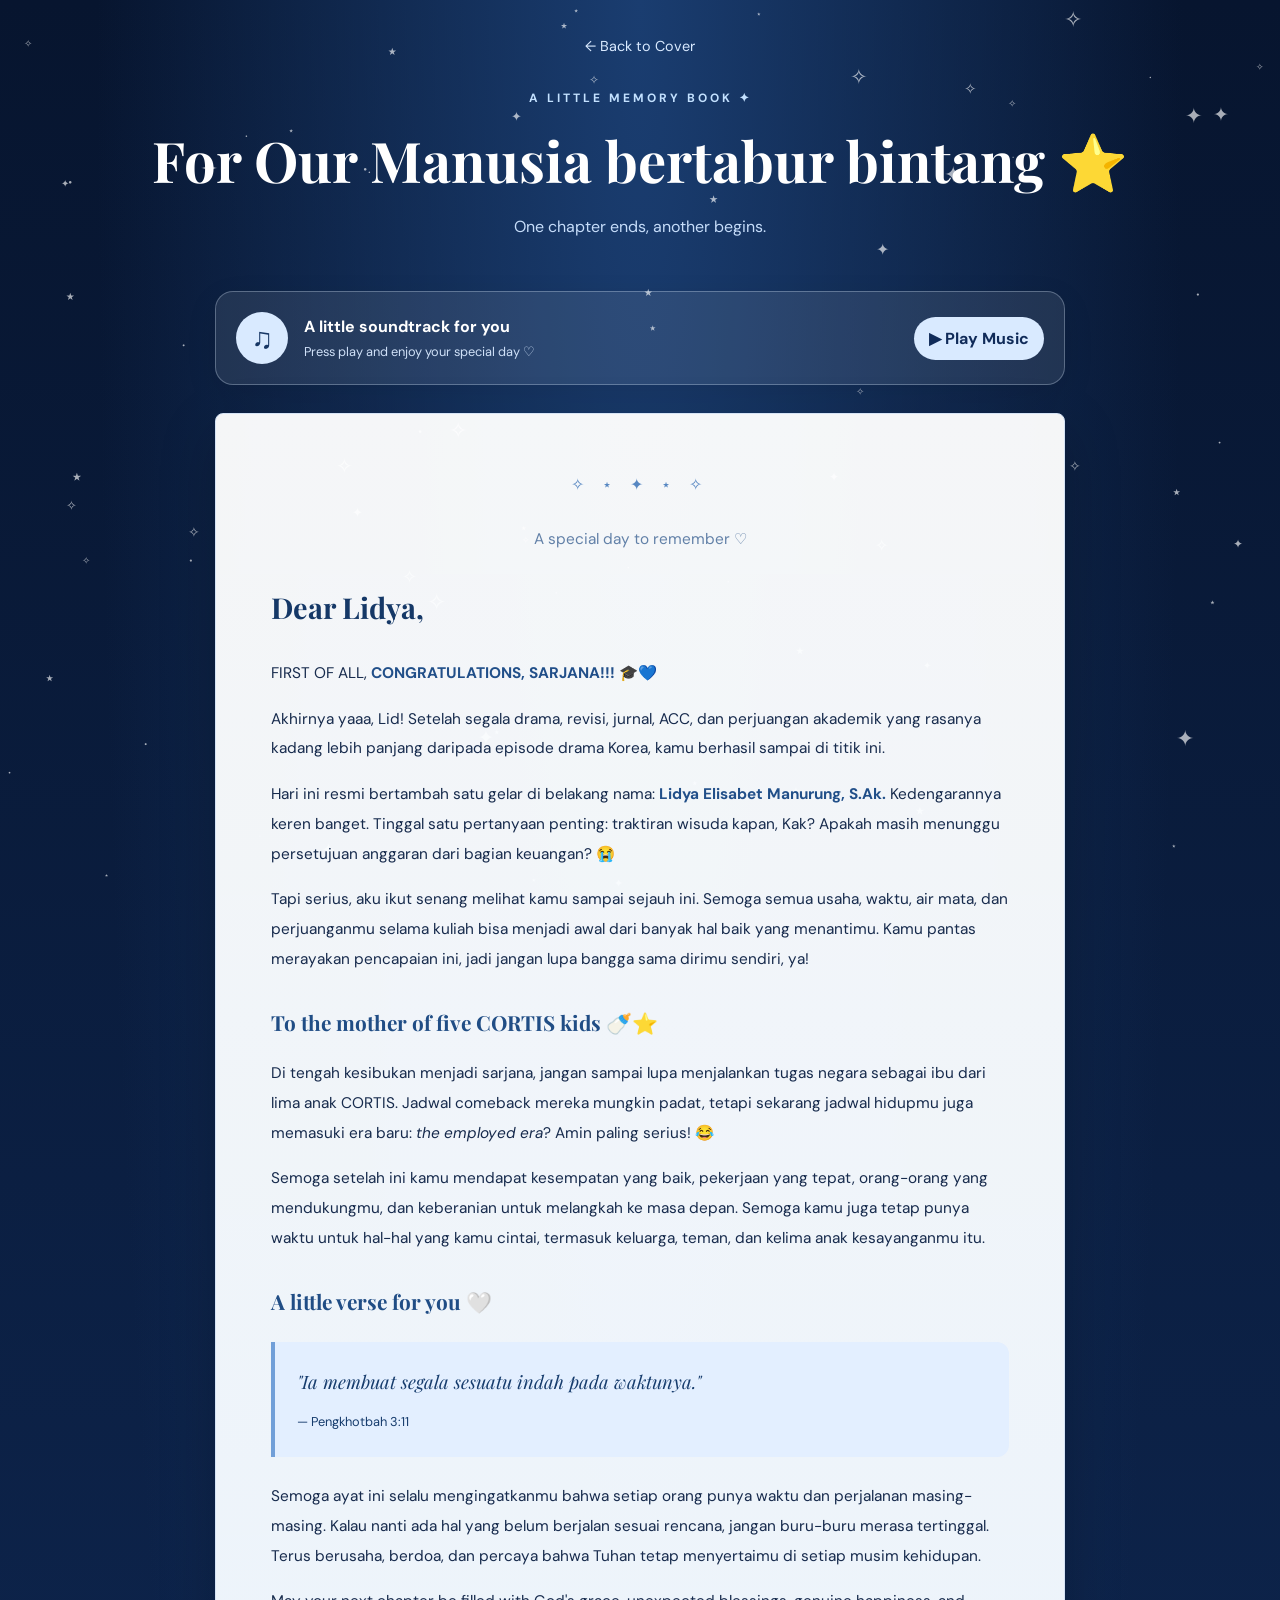
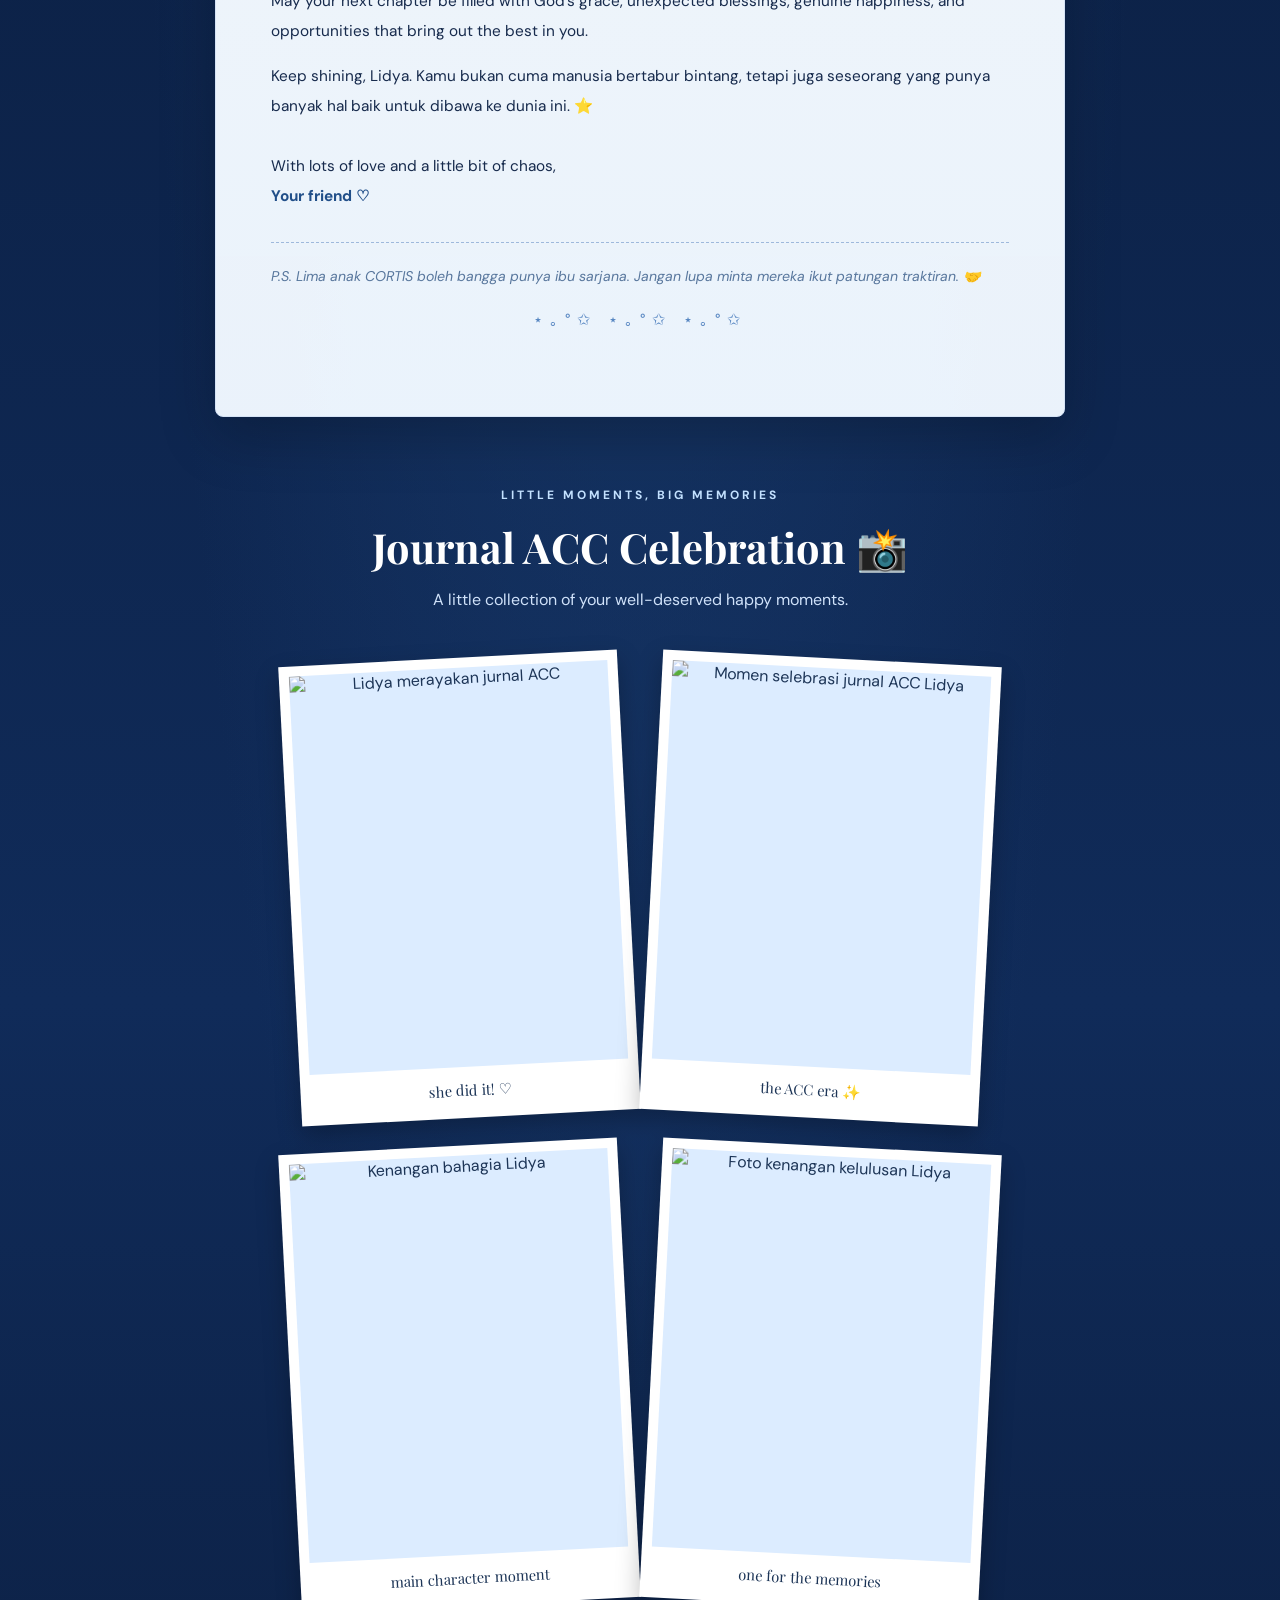
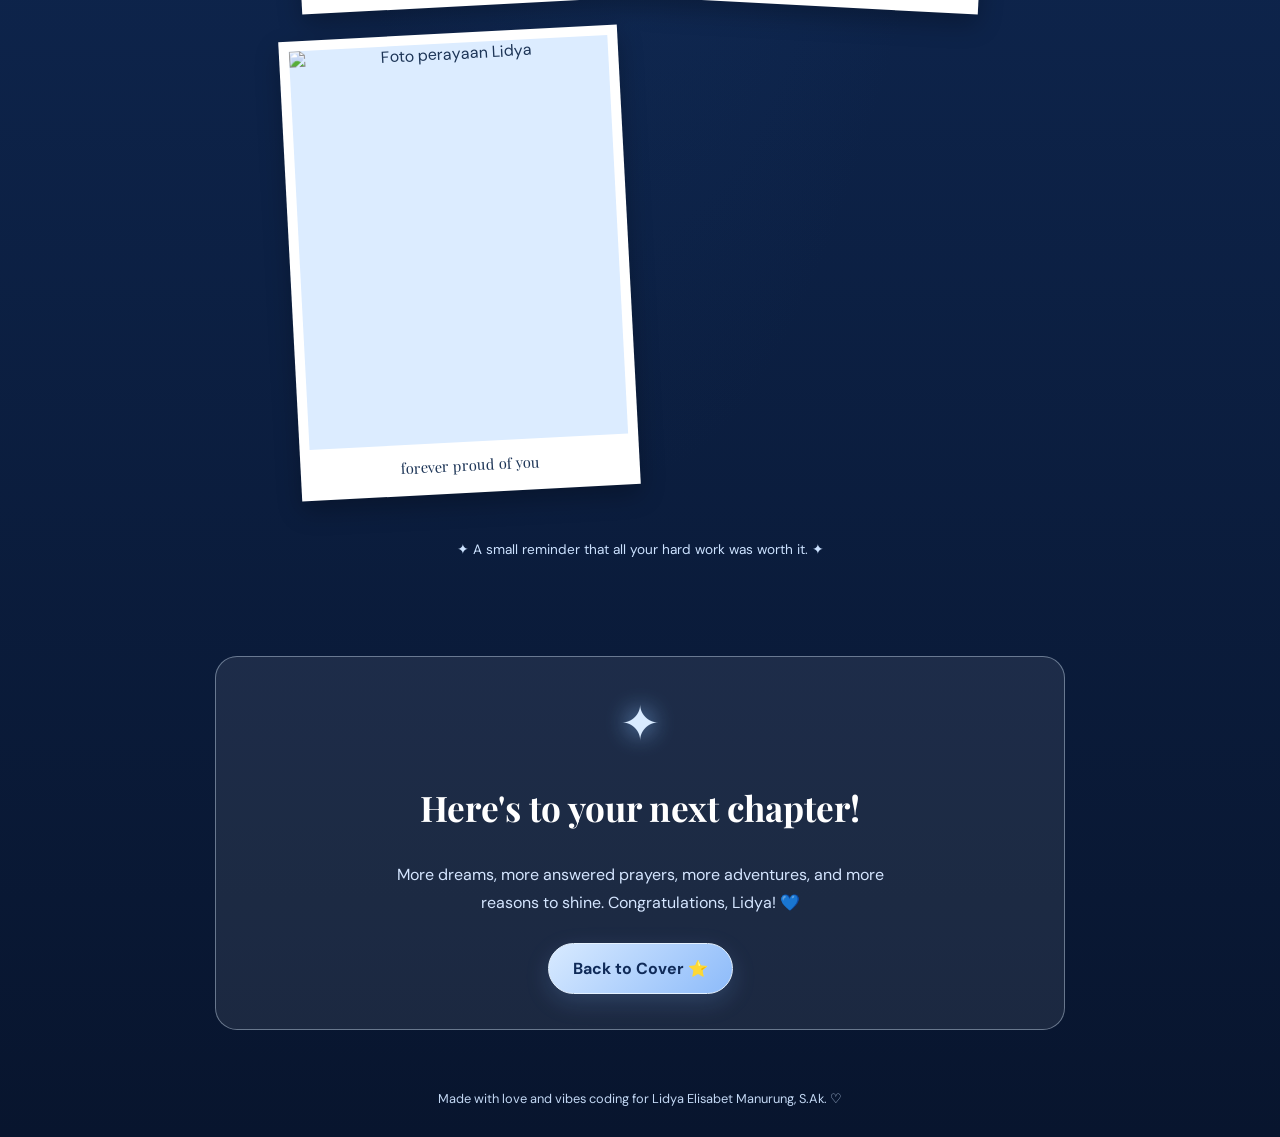
==== letter.html @ f654beba "edit letter" ====
<!DOCTYPE html>
<html lang="id">
<head>
  <meta charset="UTF-8">
  <meta name="viewport" content="width=device-width, initial-scale=1.0">
  <title>A Letter for Lidya 💌</title>
  <link rel="stylesheet" href="style.css">
  <script src="script.js" defer></script>
</head>
<body class="letter-page" data-page="letter">

  <div class="star-field" id="starField"></div>

  <header class="letter-header">
    <a href="index.html" class="back-link">← Back to Cover</a>
    <p class="eyebrow">A LITTLE MEMORY BOOK ✦</p>
    <h1>For Our Manusia bertabur bintang ⭐</h1>
    <p class="subtitle">One chapter ends, another begins.</p>
  </header>

  <main class="letter-content">

    <!-- MUSIC PLAYER -->
    <section class="music-card">
      <div class="music-icon">♫</div>

      <div class="music-info">
        <h2>A little soundtrack for you</h2>
        <p>Press play and enjoy your special day ♡</p>
      </div>

      <button id="musicButton" class="music-button" type="button">
        ▶ Play Music
      </button>

      <audio id="backgroundMusic" loop>
        <source src="music/lagu.mp3" type="audio/mpeg">
        Browser kamu tidak mendukung audio.
      </audio>
    </section>

    <!-- LETTER -->
    <section class="letter-paper">
      <div class="paper-decoration">✧ ⋆ ✦ ⋆ ✧</div>

      <p class="letter-date">A special day to remember ♡</p>

      <h2>Dear Lidya,</h2>

      <p>
        FIRST OF ALL, <strong>CONGRATULATIONS, SARJANA!!!</strong> 🎓💙
      </p>

      <p>
        Akhirnya yaaa, Lid! Setelah segala drama, revisi, jurnal,
        ACC, dan perjuangan akademik yang rasanya kadang lebih panjang
        daripada episode drama Korea, kamu berhasil sampai di titik ini.
      </p>

      <p>
        Hari ini resmi bertambah satu gelar di belakang nama:
        <strong>Lidya Elisabet Manurung, S.Ak.</strong>
        Kedengarannya keren banget. Tinggal satu pertanyaan penting:
        traktiran wisuda kapan, Kak? Apakah masih menunggu persetujuan
        anggaran dari bagian keuangan? 😭
      </p>

      <p>
        Tapi serius, aku ikut senang melihat kamu sampai sejauh ini.
        Semoga semua usaha, waktu, air mata, dan perjuanganmu selama
        kuliah bisa menjadi awal dari banyak hal baik yang menantimu.
        Kamu pantas merayakan pencapaian ini, jadi jangan lupa bangga
        sama dirimu sendiri, ya!
      </p>

      <h3>To the mother of five CORTIS kids 🍼⭐</h3>

      <p>
        Di tengah kesibukan menjadi sarjana, jangan sampai lupa
        menjalankan tugas negara sebagai ibu dari lima anak CORTIS.
        Jadwal comeback mereka mungkin padat, tetapi sekarang jadwal
        hidupmu juga memasuki era baru: <em>the employed era</em>?
        Amin paling serius! 😂
      </p>

      <p>
        Semoga setelah ini kamu mendapat kesempatan yang baik,
        pekerjaan yang tepat, orang-orang yang mendukungmu, dan
        keberanian untuk melangkah ke masa depan. Semoga kamu juga
        tetap punya waktu untuk hal-hal yang kamu cintai, termasuk
        keluarga, teman, dan kelima anak kesayanganmu itu.
      </p>

      <h3>A little verse for you 🤍</h3>

      <blockquote>
        "Ia membuat segala sesuatu indah pada waktunya."
        <span>— Pengkhotbah 3:11</span>
      </blockquote>

      <p>
        Semoga ayat ini selalu mengingatkanmu bahwa setiap orang
        punya waktu dan perjalanan masing-masing. Kalau nanti ada
        hal yang belum berjalan sesuai rencana, jangan buru-buru
        merasa tertinggal. Terus berusaha, berdoa, dan percaya bahwa
        Tuhan tetap menyertaimu di setiap musim kehidupan.
      </p>

      <p>
        May your next chapter be filled with God's grace, unexpected
        blessings, genuine happiness, and opportunities that bring
        out the best in you.
      </p>

      <p>
        Keep shining, Lidya. Kamu bukan cuma manusia bertabur bintang,
        tetapi juga seseorang yang punya banyak hal baik untuk dibawa
        ke dunia ini. ⭐
      </p>

      <p class="letter-closing">
        With lots of love and a little bit of chaos,<br>
        <strong>Your friend ♡</strong>
      </p>

      <p class="postscript">
        P.S. Lima anak CORTIS boleh bangga punya ibu sarjana.
        Jangan lupa minta mereka ikut patungan traktiran. 🤝
      </p>

      <div class="paper-decoration">⋆｡°✩ ⋆｡°✩ ⋆｡°✩</div>
    </section>

    <!-- PHOTO SCRAPBOOK -->
    <section class="gallery-section">
      <p class="eyebrow">LITTLE MOMENTS, BIG MEMORIES</p>
      <h2>Journal ACC Celebration 📸</h2>
      <p class="section-description">
        A little collection of your well-deserved happy moments.
      </p>

      <div class="photo-grid">
        <figure class="polaroid tilt-left">
          <img src="img/lidya1.jpeg" alt="Lidya merayakan jurnal ACC" loading="lazy">
          <figcaption>she did it! ♡</figcaption>
        </figure>

        <figure class="polaroid tilt-right">
          <img src="img/lidya2.jpeg" alt="Momen selebrasi jurnal ACC Lidya" loading="lazy">
          <figcaption>the ACC era ✨</figcaption>
        </figure>

        <figure class="polaroid tilt-left">
          <img src="img/lidya3.jpeg" alt="Kenangan bahagia Lidya" loading="lazy">
          <figcaption>main character moment</figcaption>
        </figure>

        <figure class="polaroid tilt-right">
          <img src="img/lidya4.jpeg" alt="Foto kenangan kelulusan Lidya" loading="lazy">
          <figcaption>one for the memories</figcaption>
        </figure>

        <figure class="polaroid tilt-left">
          <img src="img/lidya5.jpeg" alt="Foto perayaan Lidya" loading="lazy">
          <figcaption>forever proud of you</figcaption>
        </figure>
      </div>

      <p class="gallery-note">
        ✦ A small reminder that all your hard work was worth it. ✦
      </p>
    </section>

    <section class="ending-card">
      <div class="ending-star">✦</div>
      <h2>Here's to your next chapter!</h2>
      <p>
        More dreams, more answered prayers, more adventures,
        and more reasons to shine. Congratulations, Lidya! 💙
      </p>
      <a href="index.html" class="open-button">Back to Cover ⭐</a>
    </section>

  </main>

  <footer class="site-footer">
    Made with love and vibes coding for Lidya Elisabet Manurung, S.Ak. ♡
  </footer>

</body>
</html>
---- style.css ----
@import url('https://fonts.googleapis.com/css2?family=DM+Sans:wght@400;500;600;700&family=Playfair+Display:wght@500;600;700&display=swap');

:root {
  --navy: #07152f;
  --deep-blue: #102b59;
  --blue: #477ac1;
  --sky: #c6e1ff;
  --ice: #edf6ff;
  --silver: #dbe7f6;
  --white: #ffffff;
  --text: #172b4d;
}

* {
  box-sizing: border-box;
}

html {
  scroll-behavior: smooth;
}

body {
  margin: 0;
  font-family: 'DM Sans', sans-serif;
  color: var(--text);
  background: var(--navy);
  min-height: 100vh;
}

a {
  color: inherit;
  text-decoration: none;
}

button {
  font: inherit;
}

/* STAR BACKGROUND */

.star-field {
  position: fixed;
  inset: 0;
  overflow: hidden;
  pointer-events: none;
  z-index: 0;
}

.star {
  position: absolute;
  color: white;
  opacity: 0.65;
  animation: twinkle 2.5s ease-in-out infinite alternate;
}

@keyframes twinkle {
  from {
    opacity: 0.25;
    transform: scale(0.75) rotate(0deg);
  }

  to {
    opacity: 1;
    transform: scale(1.2) rotate(25deg);
  }
}

/* COVER PAGE */

.cover-page {
  background:
    radial-gradient(ellipse at top, #234b85 0%, transparent 55%),
    linear-gradient(145deg, #07152f, #102c59 55%, #193d70);
  color: white;
}

.cover-container {
  position: relative;
  z-index: 1;
  min-height: 100vh;
  padding: 30px 18px;
  display: flex;
  align-items: center;
  justify-content: center;
}

.cover-card {
  position: relative;
  width: 100%;
  max-width: 580px;
  padding: 46px 28px 35px;
  text-align: center;
  border: 1px solid rgba(226, 240, 255, 0.7);
  border-radius: 28px;
  background: rgba(14, 35, 72, 0.82);
  box-shadow: 0 0 55px rgba(125, 182, 255, 0.17);
  backdrop-filter: blur(12px);
}

.eyebrow {
  margin: 0 0 16px;
  color: #c3e1ff;
  font-size: 0.75rem;
  font-weight: 700;
  letter-spacing: 3px;
}

.big-star {
  margin: 18px 0;
  color: #e4f2ff;
  font-size: 70px;
  text-shadow: 0 0 28px #92c8ff;
  animation: starFloat 3s ease-in-out infinite;
}

@keyframes starFloat {
  0%, 100% {
    transform: translateY(0);
  }

  50% {
    transform: translateY(-8px);
  }
}

.cover-small {
  margin: 0;
  color: #c5dcfa;
  font-size: 0.8rem;
  letter-spacing: 3px;
}

.cover-card h1 {
  margin: 12px 0;
  color: white;
  font-family: 'Playfair Display', serif;
  font-size: clamp(2.6rem, 9vw, 4.4rem);
  line-height: 1.15;
}

.cover-line {
  width: 90px;
  height: 2px;
  margin: 22px auto;
  background: linear-gradient(90deg, transparent, #c6e1ff, transparent);
}

.cover-card h2 {
  margin: 0;
  font-size: clamp(1.1rem, 4vw, 1.6rem);
}


.name-degree {
  display: flex;
  justify-content: center;
  align-items: baseline;
  gap: 10px;
  flex-wrap: wrap;
}

.name-degree h2 {
  margin: 0;
  font-size: clamp(1rem, 3.5vw, 1.5rem);
}

.name-degree .degree {
  margin: 0;
  font-family: 'Playfair Display', serif;
  font-size: 1.25rem;
  font-weight: 700;
  font-style: italic;
  letter-spacing: 1px;
  color: #d9eaff;
  text-shadow: 0 0 10px rgba(174, 213, 255, 0.8);
  white-space: nowrap;
}

.cover-message {
  color: #e3edff;
  line-height: 1.9;
}

.star-row {
  margin: 25px 0;
  color: #d2e7ff;
  letter-spacing: 4px;
}

.cover-joke {
  margin: 0 0 28px;
  color: #d6e6ff;
  font-size: 0.88rem;
  line-height: 1.8;
}

.open-button {
  display: inline-block;
  padding: 14px 24px;
  border: 1px solid #e5f2ff;
  border-radius: 999px;
  background: linear-gradient(135deg, #d8eaff, #8dbbfa);
  color: #102b59;
  font-weight: 700;
  box-shadow: 0 8px 25px rgba(133, 185, 255, 0.18);
  transition: transform 0.25s, box-shadow 0.25s;
}

.open-button:hover {
  transform: translateY(-3px);
  box-shadow: 0 12px 30px rgba(133, 185, 255, 0.35);
}

.cover-footer {
  margin: 28px 0 0;
  color: #b7cde9;
  font-size: 0.75rem;
  letter-spacing: 1px;
}

/* LETTER PAGE */

.letter-page {
  background:
    radial-gradient(ellipse at top, #1a3d70, transparent 60%),
    linear-gradient(180deg, #07152f, #102b59 60%, #08152e);
}

.letter-header {
  position: relative;
  z-index: 1;
  padding: 35px 18px 15px;
  text-align: center;
  color: white;
}

.back-link {
  display: inline-block;
  margin-bottom: 35px;
  color: #d9eaff;
  font-size: 0.9rem;
}

.back-link:hover {
  text-decoration: underline;
}

.letter-header h1 {
  margin: 0;
  font-family: 'Playfair Display', serif;
  font-size: clamp(2rem, 7vw, 3.5rem);
}

.subtitle {
  color: #c6ddfa;
  line-height: 1.7;
}

.letter-content {
  position: relative;
  z-index: 1;
  width: min(100% - 32px, 850px);
  margin: 20px auto 60px;
}

/* MUSIC PLAYER */

.music-card {
  display: flex;
  align-items: center;
  gap: 16px;
  margin-bottom: 28px;
  padding: 20px;
  border: 1px solid rgba(221, 237, 255, 0.3);
  border-radius: 18px;
  background: rgba(255, 255, 255, 0.09);
  color: white;
  box-shadow: 0 10px 30px rgba(0, 0, 0, 0.1);
}

.music-icon {
  display: flex;
  flex-shrink: 0;
  align-items: center;
  justify-content: center;
  width: 52px;
  height: 52px;
  border-radius: 50%;
  background: #d9eaff;
  color: #173765;
  font-size: 1.8rem;
}

.music-info {
  flex: 1;
  min-width: 0;
}

.music-info h2 {
  margin: 0 0 5px;
  font-size: 1rem;
}

.music-info p {
  margin: 0;
  color: #d0e1f8;
  font-size: 0.8rem;
  line-height: 1.5;
}

.music-button {
  flex-shrink: 0;
  padding: 11px 15px;
  border: 0;
  border-radius: 999px;
  background: #d9eaff;
  color: #102b59;
  font-weight: 700;
  cursor: pointer;
  transition: transform 0.2s, background 0.2s;
}

.music-button:hover {
  transform: scale(1.04);
  background: white;
}

/* LETTER PAPER */

.letter-paper {
  padding: clamp(25px, 6vw, 55px);
  border: 1px solid #d5e3f5;
  border-radius: 8px;
  background:
    linear-gradient(rgba(255, 255, 255, 0.96), rgba(239, 247, 255, 0.98));
  box-shadow: 0 20px 55px rgba(0, 0, 0, 0.22);
  line-height: 1.95;
}

.paper-decoration {
  margin: 0 0 25px;
  color: #5787c2;
  text-align: center;
  letter-spacing: 7px;
}

.letter-date {
  color: #6281a8;
  font-size: 0.8rem;
  text-align: center;
}

.letter-paper h2 {
  color: #153867;
  font-family: 'Playfair Display', serif;
  font-size: 1.8rem;
}

.letter-paper h3 {
  margin-top: 32px;
  color: #204d85;
  font-family: 'Playfair Display', serif;
  font-size: 1.3rem;
  line-height: 1.5;
}

.letter-paper p {
  font-size: 0.96rem;
}

.letter-paper strong {
  color: #214f89;
}

.letter-paper blockquote {
  margin: 25px 0;
  padding: 22px;
  border-left: 4px solid #719fd8;
  border-radius: 0 12px 12px 0;
  background: #e3efff;
  color: #163c6d;
  font-family: 'Playfair Display', serif;
  font-size: 1.15rem;
  font-style: italic;
}

.letter-paper blockquote span {
  display: block;
  margin-top: 10px;
  font-family: 'DM Sans', sans-serif;
  font-size: 0.8rem;
  font-style: normal;
}

.letter-closing {
  margin-top: 30px;
}

.postscript {
  margin-top: 30px;
  padding-top: 20px;
  border-top: 1px dashed #9eb9dc;
  color: #58779d;
  font-size: 0.88rem !important;
  font-style: italic;
}

/* PHOTO SCRAPBOOK */

.gallery-section {
  padding: 70px 0 35px;
  text-align: center;
  color: white;
}

.gallery-section h2 {
  margin: 0;
  font-family: 'Playfair Display', serif;
  font-size: clamp(1.8rem, 6vw, 2.6rem);
}

.section-description {
  margin: 12px 0 35px;
  color: #d0e2fa;
  line-height: 1.7;
}

.photo-grid {
  display: grid;
  grid-template-columns: repeat(2, minmax(0, 1fr));
  align-items: start;
  gap: 28px 22px;
  max-width: 720px;
  margin: 0 auto;
  padding: 10px;
}

.polaroid {
  margin: 0;
  padding: 10px 10px 18px;
  background: #fff;
  color: #1d3557;
  box-shadow: 0 10px 25px rgba(0, 0, 0, 0.25);
  transition: transform 0.25s;
}

.polaroid:hover {
  z-index: 2;
  transform: rotate(0deg) scale(1.04);
}

.tilt-left {
  transform: rotate(-3deg);
}

.tilt-right {
  transform: rotate(3deg);
}

.polaroid img {
  display: block;
  width: 100%;
  aspect-ratio: 4 / 5;
  object-fit: cover;
  background: #dcecff;
}

.polaroid figcaption {
  padding-top: 13px;
  font-family: 'Playfair Display', serif;
  font-size: 0.92rem;
}

.gallery-note {
  margin-top: 35px;
  color: #cce2ff;
  font-size: 0.85rem;
  line-height: 1.8;
}

/* ENDING */

.ending-card {
  margin-top: 45px;
  padding: 35px 24px;
  border: 1px solid rgba(220, 238, 255, 0.4);
  border-radius: 22px;
  background: rgba(255, 255, 255, 0.08);
  color: white;
  text-align: center;
}

.ending-star {
  color: #d8eaff;
  font-size: 3rem;
  text-shadow: 0 0 25px #8cbfff;
}

.ending-card h2 {
  font-family: 'Playfair Display', serif;
  font-size: clamp(1.6rem, 5vw, 2.2rem);
}

.ending-card p {
  max-width: 530px;
  margin: 0 auto 25px;
  color: #d5e6ff;
  line-height: 1.8;
}

.site-footer {
  position: relative;
  z-index: 1;
  padding: 0 20px 30px;
  color: #c3d8f4;
  font-size: 0.8rem;
  text-align: center;
}

/* RESPONSIVE */

@media (max-width: 560px) {
  .cover-card {
    padding: 35px 20px 28px;
  }

  .music-card {
    flex-wrap: wrap;
  }

  .music-info {
    flex-basis: calc(100% - 75px);
  }

  .music-button {
    width: 100%;
  }

  .photo-grid {
    gap: 20px 13px;
    padding: 5px;
  }

  .polaroid {
    padding: 7px 7px 13px;
  }

  .polaroid figcaption {
    font-size: 0.78rem;
  }

  .letter-paper p {
    font-size: 0.91rem;
  }
}

@media (prefers-reduced-motion: reduce) {
  *,
  *::before,
  *::after {
    scroll-behavior: auto !important;
    animation-duration: 0.01ms !important;
    animation-iteration-count: 1 !important;
    transition-duration: 0.01ms !important;
  }
}
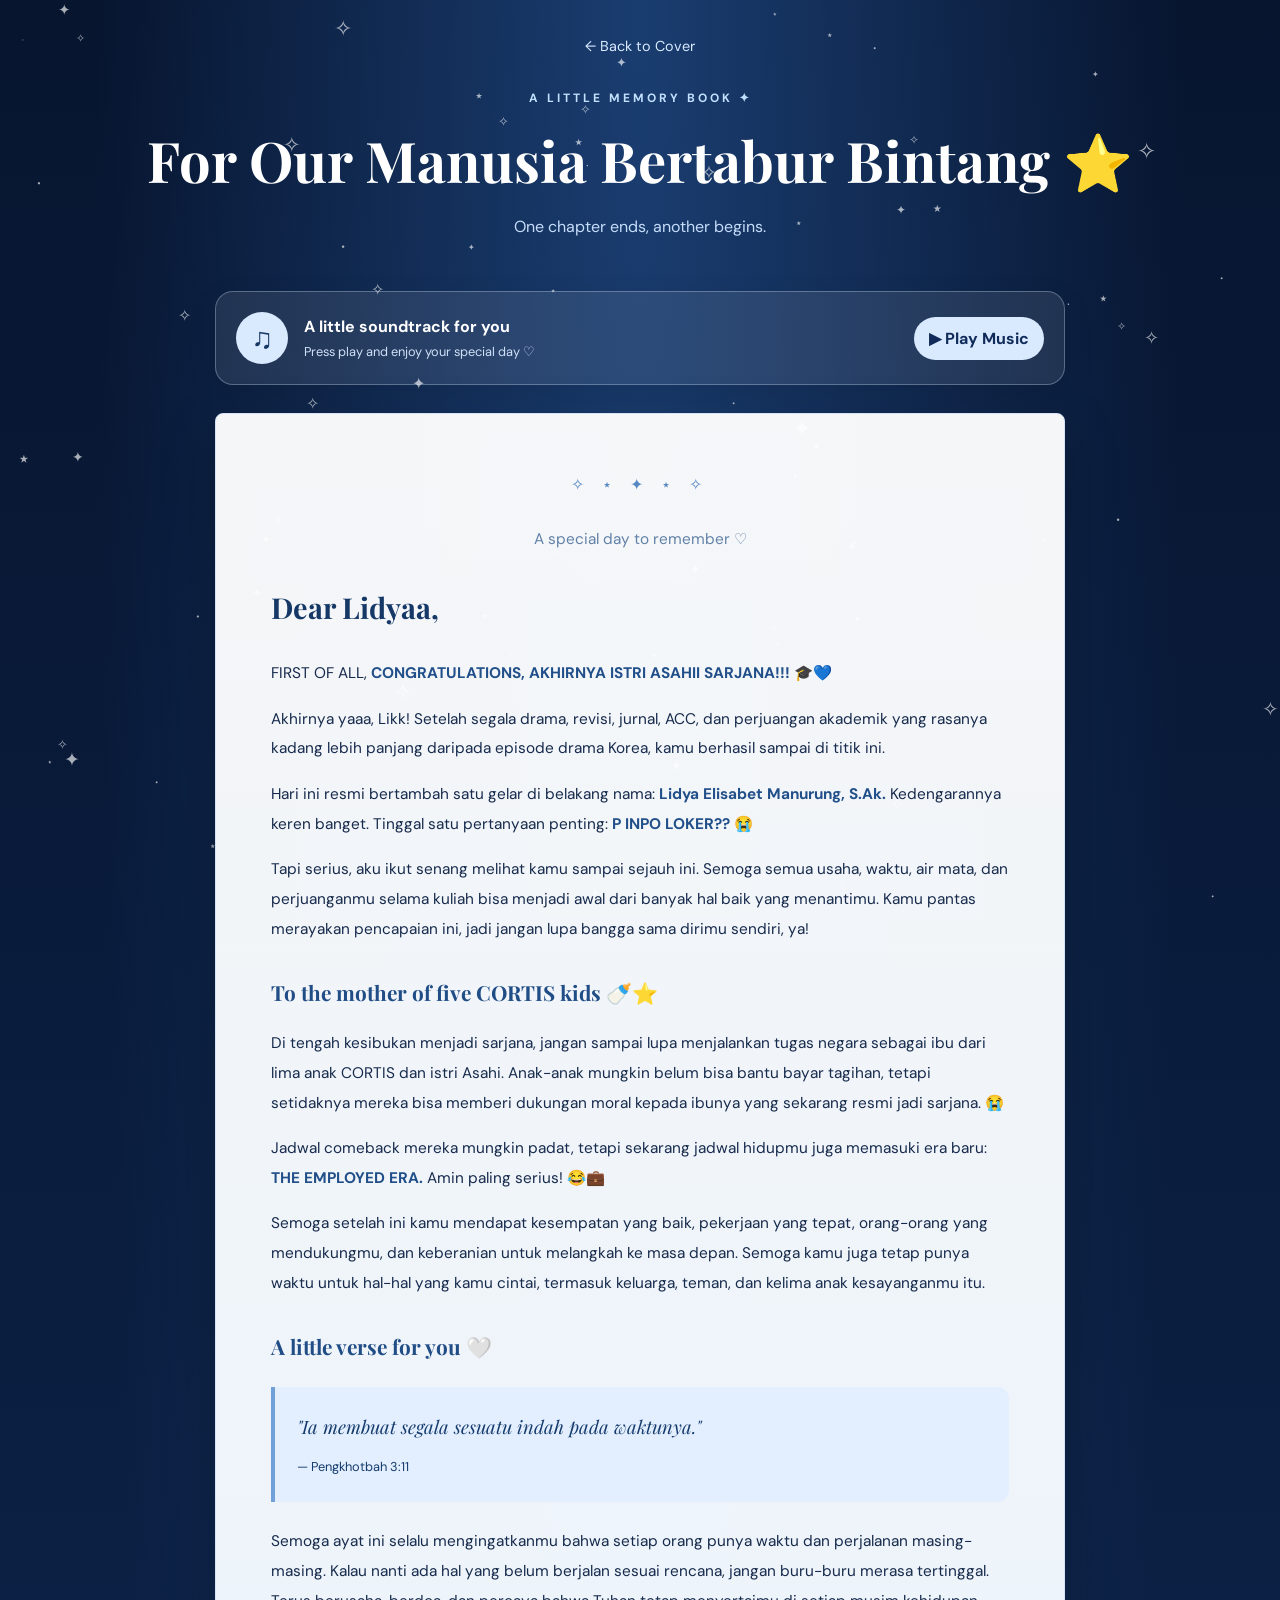
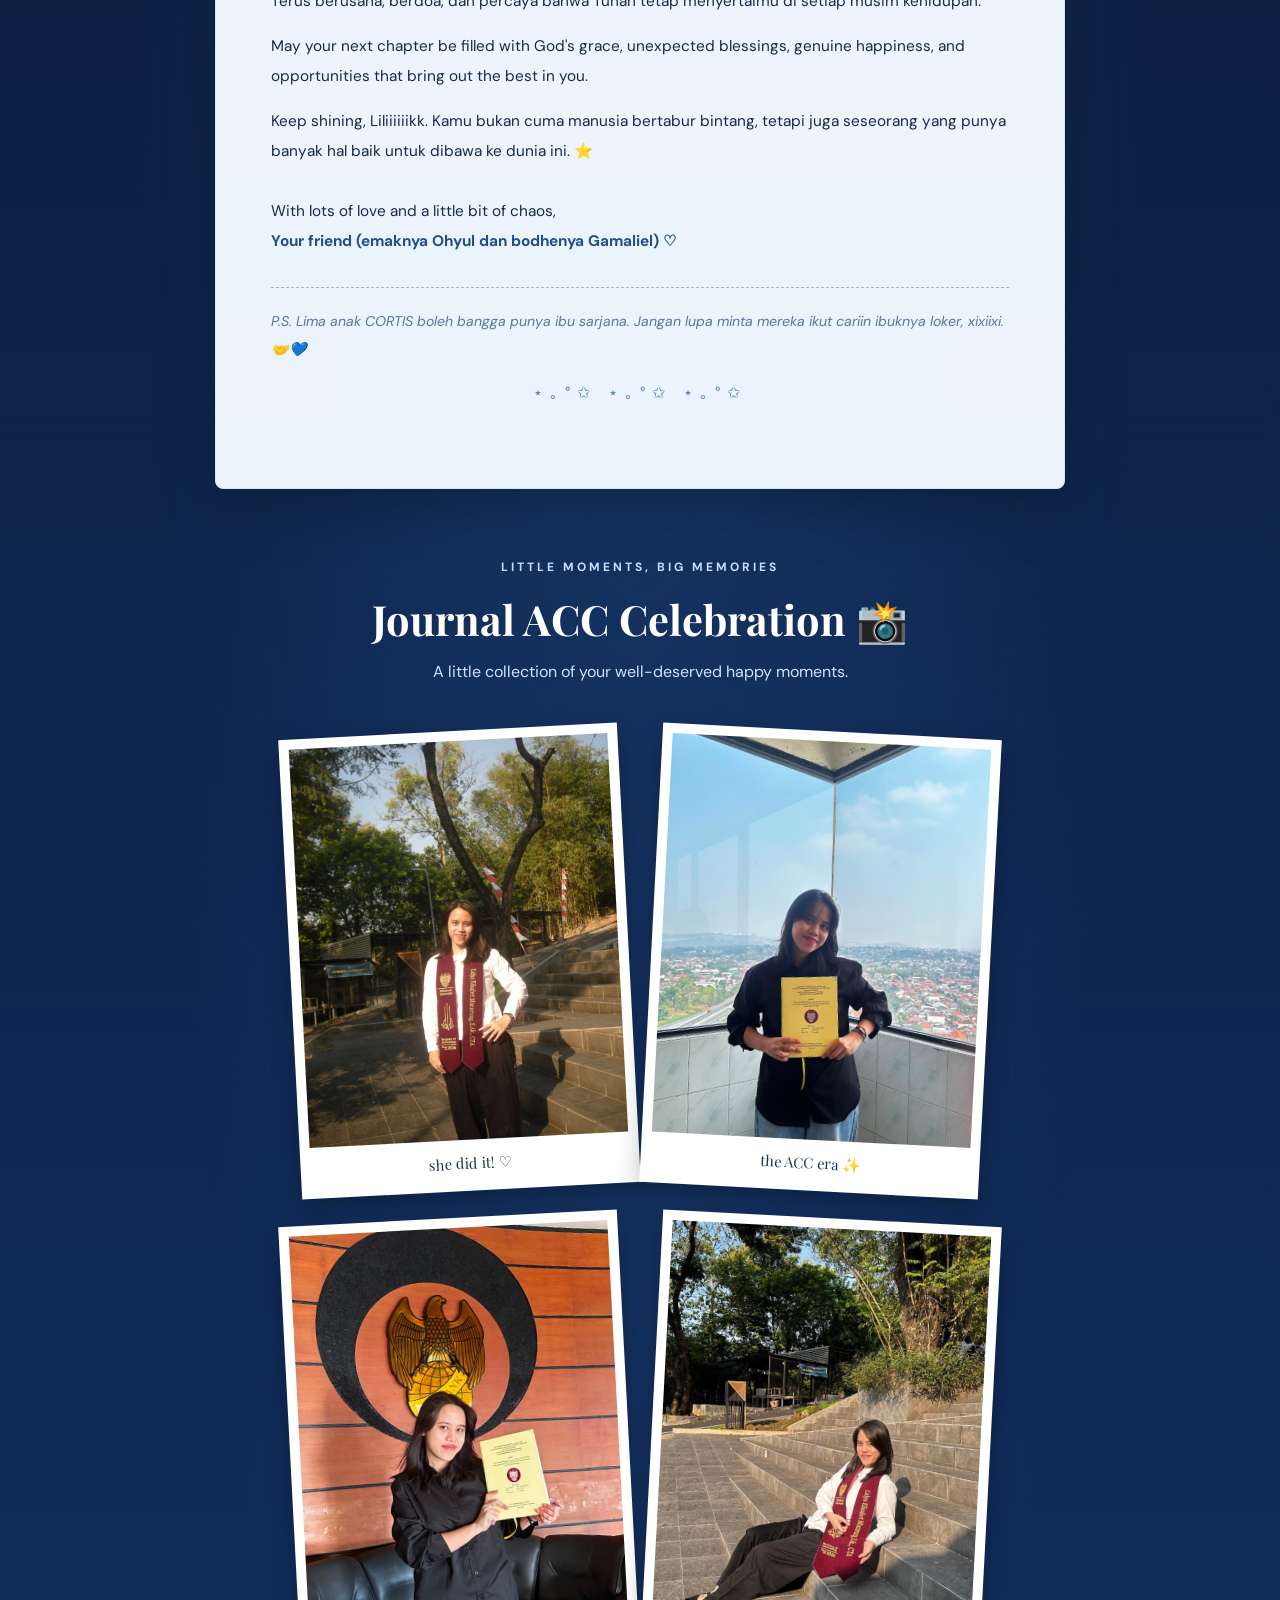
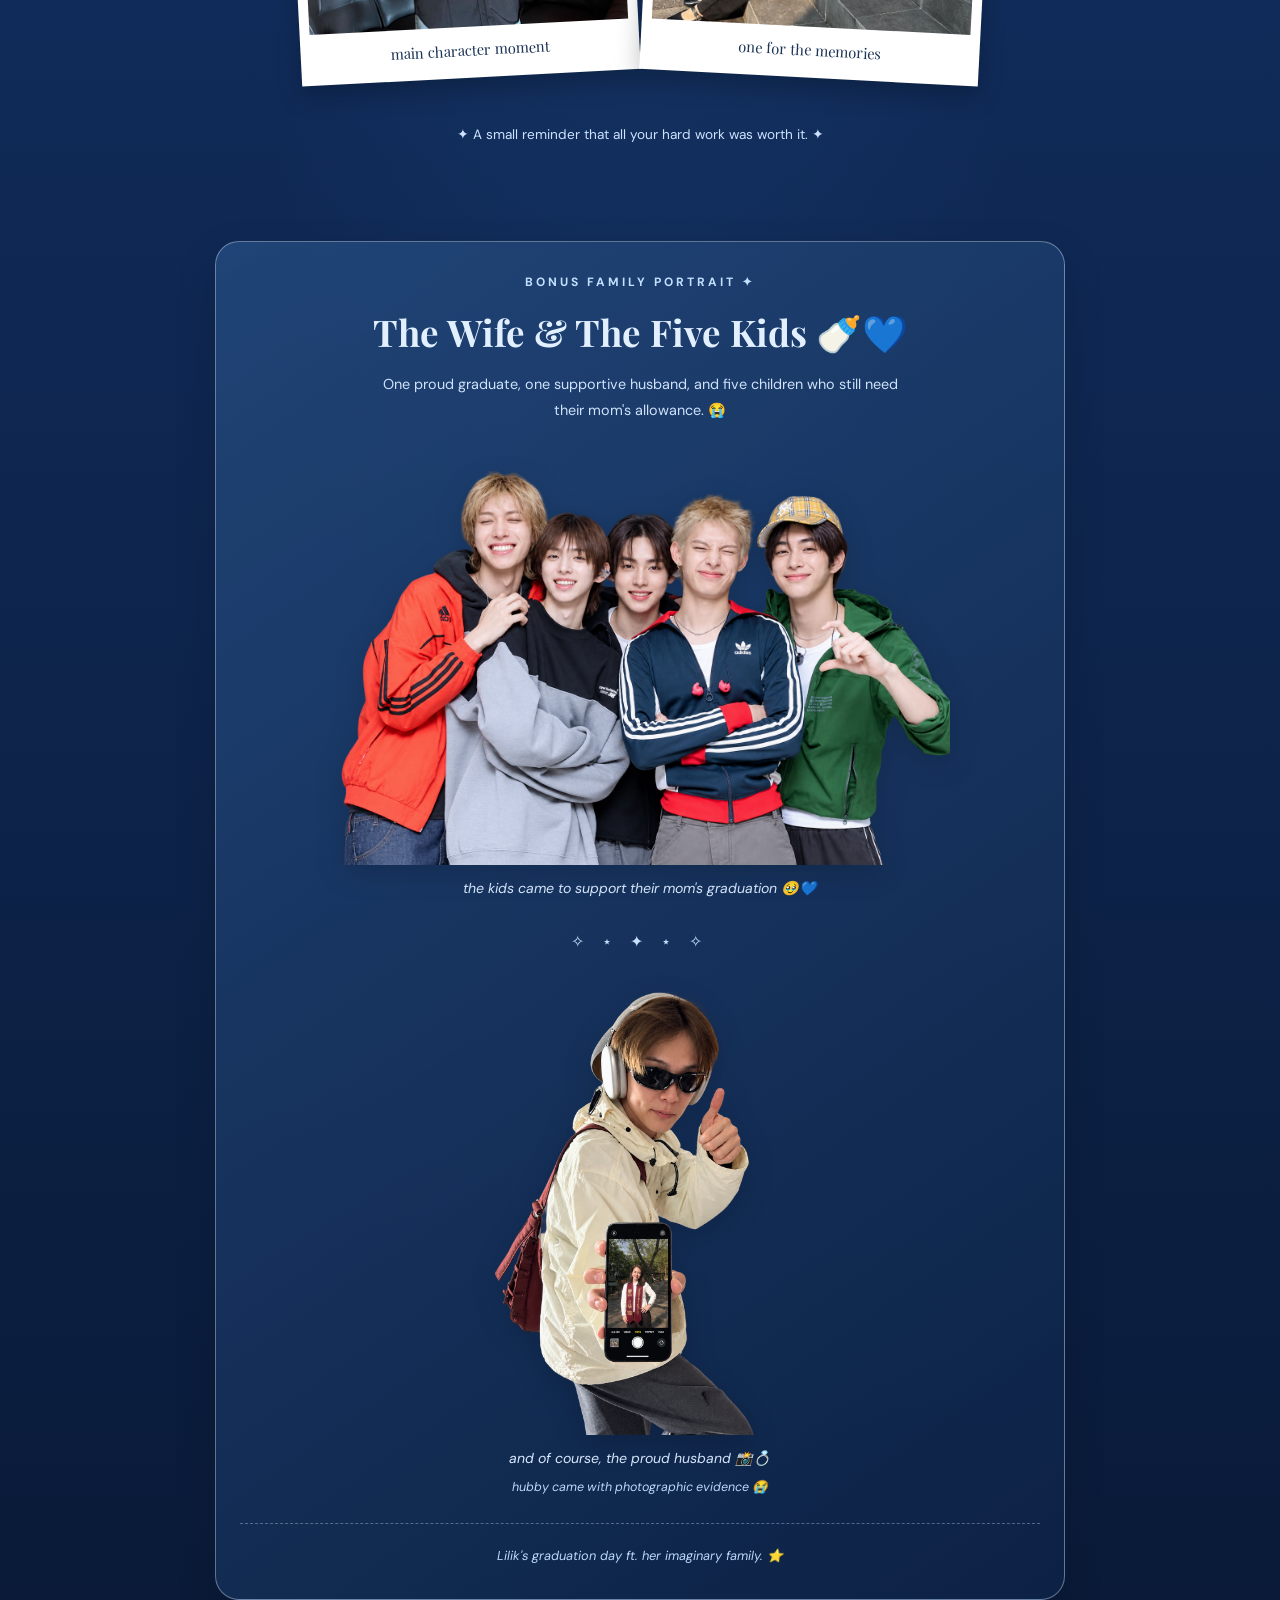
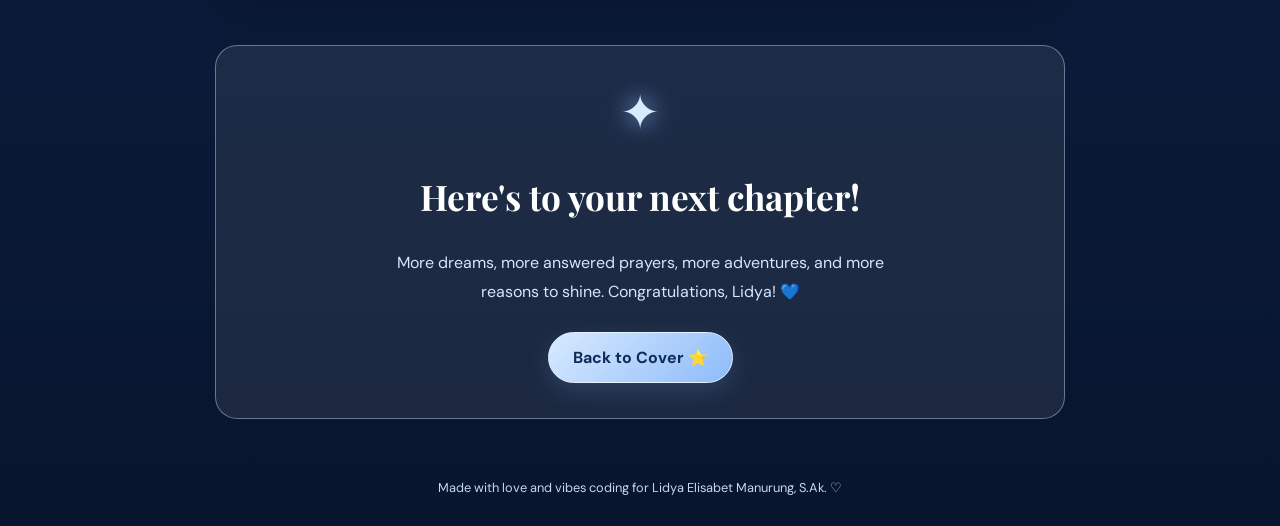
==== commit 925f390b: "update letter" ====
--- a/letter.html
+++ b/letter.html
@@ -1,28 +1,40 @@
-
 <!DOCTYPE html>
 <html lang="id">
 <head>
   <meta charset="UTF-8">
   <meta name="viewport" content="width=device-width, initial-scale=1.0">
+
   <title>A Letter for Lidya 💌</title>
+
   <link rel="stylesheet" href="style.css">
   <script src="script.js" defer></script>
 </head>
+
 <body class="letter-page" data-page="letter">
 
   <div class="star-field" id="starField"></div>
 
+  <!-- HEADER -->
   <header class="letter-header">
-    <a href="index.html" class="back-link">← Back to Cover</a>
+    <a href="index.html" class="back-link">
+      ← Back to Cover
+    </a>
+
     <p class="eyebrow">A LITTLE MEMORY BOOK ✦</p>
-    <h1>For Our Manusia bertabur bintang ⭐</h1>
-    <p class="subtitle">One chapter ends, another begins.</p>
+
+    <h1>For Our Manusia Bertabur Bintang ⭐</h1>
+
+    <p class="subtitle">
+      One chapter ends, another begins.
+    </p>
   </header>
+
 
   <main class="letter-content">
 
     <!-- MUSIC PLAYER -->
     <section class="music-card">
+
       <div class="music-icon">♫</div>
 
       <div class="music-info">
@@ -30,30 +42,46 @@
         <p>Press play and enjoy your special day ♡</p>
       </div>
 
-      <button id="musicButton" class="music-button" type="button">
+      <button
+        id="musicButton"
+        class="music-button"
+        type="button"
+      >
         ▶ Play Music
       </button>
 
       <audio id="backgroundMusic" loop>
-        <source src="music/lagu.mp3" type="audio/mpeg">
+        <source src="music/lagu.m4a" type="audio/mp4">
         Browser kamu tidak mendukung audio.
       </audio>
-    </section>
+
+    </section>
+
 
     <!-- LETTER -->
     <section class="letter-paper">
-      <div class="paper-decoration">✧ ⋆ ✦ ⋆ ✧</div>
-
-      <p class="letter-date">A special day to remember ♡</p>
-
-      <h2>Dear Lidya,</h2>
-
-      <p>
-        FIRST OF ALL, <strong>CONGRATULATIONS, SARJANA!!!</strong> 🎓💙
-      </p>
-
-      <p>
-        Akhirnya yaaa, Lid! Setelah segala drama, revisi, jurnal,
+
+      <div class="paper-decoration">
+        ✧ ⋆ ✦ ⋆ ✧
+      </div>
+
+      <p class="letter-date">
+        A special day to remember ♡
+      </p>
+
+      <!-- OPENING -->
+      <h2>Dear Lidyaa,</h2>
+
+      <p>
+        FIRST OF ALL,
+        <strong>
+          CONGRATULATIONS, AKHIRNYA ISTRI ASAHII SARJANA!!!
+        </strong>
+        🎓💙
+      </p>
+
+      <p>
+        Akhirnya yaaa, Likk! Setelah segala drama, revisi, jurnal,
         ACC, dan perjuangan akademik yang rasanya kadang lebih panjang
         daripada episode drama Korea, kamu berhasil sampai di titik ini.
       </p>
@@ -61,37 +89,55 @@
       <p>
         Hari ini resmi bertambah satu gelar di belakang nama:
         <strong>Lidya Elisabet Manurung, S.Ak.</strong>
+
         Kedengarannya keren banget. Tinggal satu pertanyaan penting:
-        traktiran wisuda kapan, Kak? Apakah masih menunggu persetujuan
-        anggaran dari bagian keuangan? 😭
+        <strong>P INPO LOKER??</strong> 😭
       </p>
 
       <p>
         Tapi serius, aku ikut senang melihat kamu sampai sejauh ini.
         Semoga semua usaha, waktu, air mata, dan perjuanganmu selama
         kuliah bisa menjadi awal dari banyak hal baik yang menantimu.
+
         Kamu pantas merayakan pencapaian ini, jadi jangan lupa bangga
         sama dirimu sendiri, ya!
       </p>
 
+
+      <!-- CORTIS SECTION -->
       <h3>To the mother of five CORTIS kids 🍼⭐</h3>
 
       <p>
         Di tengah kesibukan menjadi sarjana, jangan sampai lupa
-        menjalankan tugas negara sebagai ibu dari lima anak CORTIS.
-        Jadwal comeback mereka mungkin padat, tetapi sekarang jadwal
-        hidupmu juga memasuki era baru: <em>the employed era</em>?
-        Amin paling serius! 😂
+        menjalankan tugas negara sebagai ibu dari lima anak CORTIS
+        dan istri Asahi.
+
+        Anak-anak mungkin belum bisa bantu bayar tagihan,
+        tetapi setidaknya mereka bisa memberi dukungan moral
+        kepada ibunya yang sekarang resmi jadi sarjana. 😭
+      </p>
+
+      <p>
+        Jadwal comeback mereka mungkin padat, tetapi sekarang
+        jadwal hidupmu juga memasuki era baru:
+
+        <strong>THE EMPLOYED ERA.</strong>
+
+        Amin paling serius! 😂💼
       </p>
 
       <p>
         Semoga setelah ini kamu mendapat kesempatan yang baik,
-        pekerjaan yang tepat, orang-orang yang mendukungmu, dan
-        keberanian untuk melangkah ke masa depan. Semoga kamu juga
-        tetap punya waktu untuk hal-hal yang kamu cintai, termasuk
-        keluarga, teman, dan kelima anak kesayanganmu itu.
-      </p>
-
+        pekerjaan yang tepat, orang-orang yang mendukungmu,
+        dan keberanian untuk melangkah ke masa depan.
+
+        Semoga kamu juga tetap punya waktu untuk hal-hal yang
+        kamu cintai, termasuk keluarga, teman, dan kelima anak
+        kesayanganmu itu.
+      </p>
+
+
+      <!-- BIBLE VERSE -->
       <h3>A little verse for you 🤍</h3>
 
       <blockquote>
@@ -101,91 +147,195 @@
 
       <p>
         Semoga ayat ini selalu mengingatkanmu bahwa setiap orang
-        punya waktu dan perjalanan masing-masing. Kalau nanti ada
-        hal yang belum berjalan sesuai rencana, jangan buru-buru
-        merasa tertinggal. Terus berusaha, berdoa, dan percaya bahwa
-        Tuhan tetap menyertaimu di setiap musim kehidupan.
-      </p>
-
-      <p>
-        May your next chapter be filled with God's grace, unexpected
-        blessings, genuine happiness, and opportunities that bring
-        out the best in you.
-      </p>
-
-      <p>
-        Keep shining, Lidya. Kamu bukan cuma manusia bertabur bintang,
-        tetapi juga seseorang yang punya banyak hal baik untuk dibawa
-        ke dunia ini. ⭐
-      </p>
-
+        punya waktu dan perjalanan masing-masing.
+
+        Kalau nanti ada hal yang belum berjalan sesuai rencana,
+        jangan buru-buru merasa tertinggal.
+
+        Terus berusaha, berdoa, dan percaya bahwa Tuhan tetap
+        menyertaimu di setiap musim kehidupan.
+      </p>
+
+      <p>
+        May your next chapter be filled with God's grace,
+        unexpected blessings, genuine happiness, and
+        opportunities that bring out the best in you.
+      </p>
+
+      <p>
+        Keep shining, Liliiiiiikk.
+
+        Kamu bukan cuma manusia bertabur bintang,
+        tetapi juga seseorang yang punya banyak hal baik
+        untuk dibawa ke dunia ini. ⭐
+      </p>
+
+
+      <!-- CLOSING LETTER -->
       <p class="letter-closing">
         With lots of love and a little bit of chaos,<br>
-        <strong>Your friend ♡</strong>
+        <strong>
+          Your friend (emaknya Ohyul dan bodhenya Gamaliel) ♡
+        </strong>
       </p>
 
       <p class="postscript">
         P.S. Lima anak CORTIS boleh bangga punya ibu sarjana.
-        Jangan lupa minta mereka ikut patungan traktiran. 🤝
-      </p>
-
-      <div class="paper-decoration">⋆｡°✩ ⋆｡°✩ ⋆｡°✩</div>
-    </section>
-
-    <!-- PHOTO SCRAPBOOK -->
+        Jangan lupa minta mereka ikut cariin ibuknya loker,
+        xixiixi. 🤝💙
+      </p>
+
+      <div class="paper-decoration">
+        ⋆｡°✩ ⋆｡°✩ ⋆｡°✩
+      </div>
+
+    </section>
+
+
+    <!-- PHOTO GALLERY -->
     <section class="gallery-section">
-      <p class="eyebrow">LITTLE MOMENTS, BIG MEMORIES</p>
+
+      <p class="eyebrow">
+        LITTLE MOMENTS, BIG MEMORIES
+      </p>
+
       <h2>Journal ACC Celebration 📸</h2>
+
       <p class="section-description">
         A little collection of your well-deserved happy moments.
       </p>
 
       <div class="photo-grid">
+
         <figure class="polaroid tilt-left">
-          <img src="img/lidya1.jpeg" alt="Lidya merayakan jurnal ACC" loading="lazy">
+          <img
+            src="img/lidya1.jpeg"
+            alt="Lidya merayakan jurnal ACC"
+            loading="lazy"
+          >
           <figcaption>she did it! ♡</figcaption>
         </figure>
 
         <figure class="polaroid tilt-right">
-          <img src="img/lidya2.jpeg" alt="Momen selebrasi jurnal ACC Lidya" loading="lazy">
+          <img
+            src="img/lidya2.jpeg"
+            alt="Momen selebrasi jurnal ACC Lidya"
+            loading="lazy"
+          >
           <figcaption>the ACC era ✨</figcaption>
         </figure>
 
         <figure class="polaroid tilt-left">
-          <img src="img/lidya3.jpeg" alt="Kenangan bahagia Lidya" loading="lazy">
+          <img
+            src="img/lidya3.jpeg"
+            alt="Kenangan bahagia Lidya"
+            loading="lazy"
+          >
           <figcaption>main character moment</figcaption>
         </figure>
 
         <figure class="polaroid tilt-right">
-          <img src="img/lidya4.jpeg" alt="Foto kenangan kelulusan Lidya" loading="lazy">
+          <img
+            src="img/lidya4.jpeg"
+            alt="Foto kenangan kelulusan Lidya"
+            loading="lazy"
+          >
           <figcaption>one for the memories</figcaption>
         </figure>
 
-        <figure class="polaroid tilt-left">
-          <img src="img/lidya5.jpeg" alt="Foto perayaan Lidya" loading="lazy">
-          <figcaption>forever proud of you</figcaption>
-        </figure>
       </div>
 
       <p class="gallery-note">
         ✦ A small reminder that all your hard work was worth it. ✦
       </p>
-    </section>
-
+
+    </section>
+
+
+    <!-- K-POP FAMILY CORNER -->
+    <section class="kpop-family-section">
+
+      <p class="eyebrow">BONUS FAMILY PORTRAIT ✦</p>
+
+      <h2>The Wife &amp; The Five Kids 🍼💙</h2>
+
+      <p class="family-intro">
+        One proud graduate, one supportive husband,
+        and five children who still need their mom's allowance. 😭
+      </p>
+
+      <!-- CORTIS GROUP PHOTO -->
+      <div class="family-photo cortis-family">
+
+        <img
+          src="img/cortisnobg.png"
+          alt="CORTIS, lima anak kesayangan Lilik"
+          loading="lazy"
+        >
+
+        <p>
+          the kids came to support their mom's graduation 🥹💙
+        </p>
+
+      </div>
+
+      <div class="family-divider">
+        ✧ ⋆ ✦ ⋆ ✧
+      </div>
+
+      <!-- ASAHI CUTOUT -->
+      <div class="family-photo asahi-family">
+
+        <img
+          src="img/asahi.png"
+          alt="Asahi membawa foto wisuda Lilik"
+          loading="lazy"
+        >
+
+        <p>
+          and of course, the proud husband 📸💍
+        </p>
+
+        <span>
+          hubby came with photographic evidence 😭
+        </span>
+
+      </div>
+
+      <p class="family-note">
+        Lilik's graduation day ft. her imaginary family. ⭐
+      </p>
+
+    </section>
+
+
+    <!-- ENDING -->
     <section class="ending-card">
+
       <div class="ending-star">✦</div>
+
       <h2>Here's to your next chapter!</h2>
+
       <p>
         More dreams, more answered prayers, more adventures,
-        and more reasons to shine. Congratulations, Lidya! 💙
-      </p>
-      <a href="index.html" class="open-button">Back to Cover ⭐</a>
+        and more reasons to shine.
+
+        Congratulations, Lidya! 💙
+      </p>
+
+      <a href="index.html" class="open-button">
+        Back to Cover ⭐
+      </a>
+
     </section>
 
   </main>
 
+
+  <!-- FOOTER -->
   <footer class="site-footer">
-    Made with love and vibes coding for Lidya Elisabet Manurung, S.Ak. ♡
+    Made with love and vibes coding for
+    Lidya Elisabet Manurung, S.Ak. ♡
   </footer>
 
 </body>
--- a/style.css
+++ b/style.css
@@ -1,4 +1,3 @@
-
 @import url('https://fonts.googleapis.com/css2?family=DM+Sans:wght@400;500;600;700&family=Playfair+Display:wght@500;600;700&display=swap');
 
 :root {
@@ -37,7 +36,13 @@
   font: inherit;
 }
 
-/* STAR BACKGROUND */
+img {
+  max-width: 100%;
+}
+
+/* ================================
+   STAR BACKGROUND
+================================ */
 
 .star-field {
   position: fixed;
@@ -66,7 +71,9 @@
   }
 }
 
-/* COVER PAGE */
+/* ================================
+   COVER PAGE
+================================ */
 
 .cover-page {
   background:
@@ -151,7 +158,6 @@
   font-size: clamp(1.1rem, 4vw, 1.6rem);
 }
 
-
 .name-degree {
   display: flex;
   justify-content: center;
@@ -219,7 +225,9 @@
   letter-spacing: 1px;
 }
 
-/* LETTER PAGE */
+/* ================================
+   LETTER PAGE
+================================ */
 
 .letter-page {
   background:
@@ -264,7 +272,9 @@
   margin: 20px auto 60px;
 }
 
-/* MUSIC PLAYER */
+/* ================================
+   MUSIC PLAYER
+================================ */
 
 .music-card {
   display: flex;
@@ -326,14 +336,18 @@
   background: white;
 }
 
-/* LETTER PAPER */
+/* ================================
+   LETTER PAPER
+================================ */
 
 .letter-paper {
   padding: clamp(25px, 6vw, 55px);
   border: 1px solid #d5e3f5;
   border-radius: 8px;
-  background:
-    linear-gradient(rgba(255, 255, 255, 0.96), rgba(239, 247, 255, 0.98));
+  background: linear-gradient(
+    rgba(255, 255, 255, 0.96),
+    rgba(239, 247, 255, 0.98)
+  );
   box-shadow: 0 20px 55px rgba(0, 0, 0, 0.22);
   line-height: 1.95;
 }
@@ -406,7 +420,9 @@
   font-style: italic;
 }
 
-/* PHOTO SCRAPBOOK */
+/* ================================
+   PHOTO SCRAPBOOK
+================================ */
 
 .gallery-section {
   padding: 70px 0 35px;
@@ -479,7 +495,107 @@
   line-height: 1.8;
 }
 
-/* ENDING */
+/* ================================
+   K-POP FAMILY CORNER
+================================ */
+
+.kpop-family-section {
+  margin: 45px auto 30px;
+  padding: 32px 24px;
+  border: 1px solid rgba(220, 238, 255, 0.4);
+  border-radius: 24px;
+  background: linear-gradient(
+    145deg,
+    rgba(35, 73, 125, 0.85),
+    rgba(13, 34, 69, 0.95)
+  );
+  box-shadow: 0 15px 40px rgba(0, 0, 0, 0.15);
+  color: white;
+  text-align: center;
+}
+
+.kpop-family-section h2 {
+  margin: 0;
+  color: #e1efff;
+  font-family: 'Playfair Display', serif;
+  font-size: clamp(1.6rem, 5vw, 2.3rem);
+  line-height: 1.4;
+}
+
+.family-intro {
+  max-width: 530px;
+  margin: 14px auto 28px;
+  color: #d0e2fa;
+  font-size: 0.9rem;
+  line-height: 1.8;
+}
+
+.family-photo {
+  width: 100%;
+  margin: 28px auto;
+}
+
+.family-photo img {
+  display: block;
+  width: 100%;
+  height: auto;
+  margin: 0 auto;
+  object-fit: contain;
+  filter: drop-shadow(0 8px 14px rgba(0, 0, 0, 0.16));
+  transition: transform 0.3s ease;
+}
+
+.family-photo img:hover {
+  transform: translateY(-4px);
+}
+
+/* CORTIS GROUP IMAGE */
+
+.cortis-family img {
+  max-width: 620px;
+}
+
+/* ASAHI PORTRAIT */
+
+.asahi-family img {
+  max-width: 340px;
+}
+
+.family-photo p {
+  margin: 12px 0 0;
+  color: #d8e9ff;
+  font-size: 0.88rem;
+  font-style: italic;
+  line-height: 1.7;
+}
+
+.asahi-family span {
+  display: block;
+  margin-top: 8px;
+  color: #bcd8fa;
+  font-size: 0.78rem;
+  font-style: italic;
+}
+
+.family-divider {
+  margin: 30px 0;
+  color: #c6e1ff;
+  letter-spacing: 7px;
+}
+
+.family-note {
+  margin: 28px 0 0;
+  padding-top: 20px;
+  border-top: 1px dashed rgba(210, 230, 255, 0.35);
+  color: #bcd8fa;
+  font-size: 0.8rem;
+  font-style: italic;
+  line-height: 1.8;
+}
+
+/* ================================
+   ENDING
+================================ */
 
 .ending-card {
   margin-top: 45px;
@@ -518,9 +634,12 @@
   text-align: center;
 }
 
-/* RESPONSIVE */
+/* ================================
+   RESPONSIVE DESIGN
+================================ */
 
 @media (max-width: 560px) {
+
   .cover-card {
     padding: 35px 20px 28px;
   }
@@ -553,9 +672,33 @@
   .letter-paper p {
     font-size: 0.91rem;
   }
-}
+
+  .kpop-family-section {
+    padding: 26px 16px;
+    border-radius: 18px;
+  }
+
+  .family-intro {
+    font-size: 0.84rem;
+  }
+
+  .cortis-family img {
+    width: 100%;
+  }
+
+  .asahi-family img {
+    width: 85%;
+  }
+
+  .family-photo p {
+    font-size: 0.82rem;
+  }
+}
+
+/* REDUCED MOTION */
 
 @media (prefers-reduced-motion: reduce) {
+
   *,
   *::before,
   *::after {
@@ -564,4 +707,4 @@
     animation-iteration-count: 1 !important;
     transition-duration: 0.01ms !important;
   }
-}
+}
